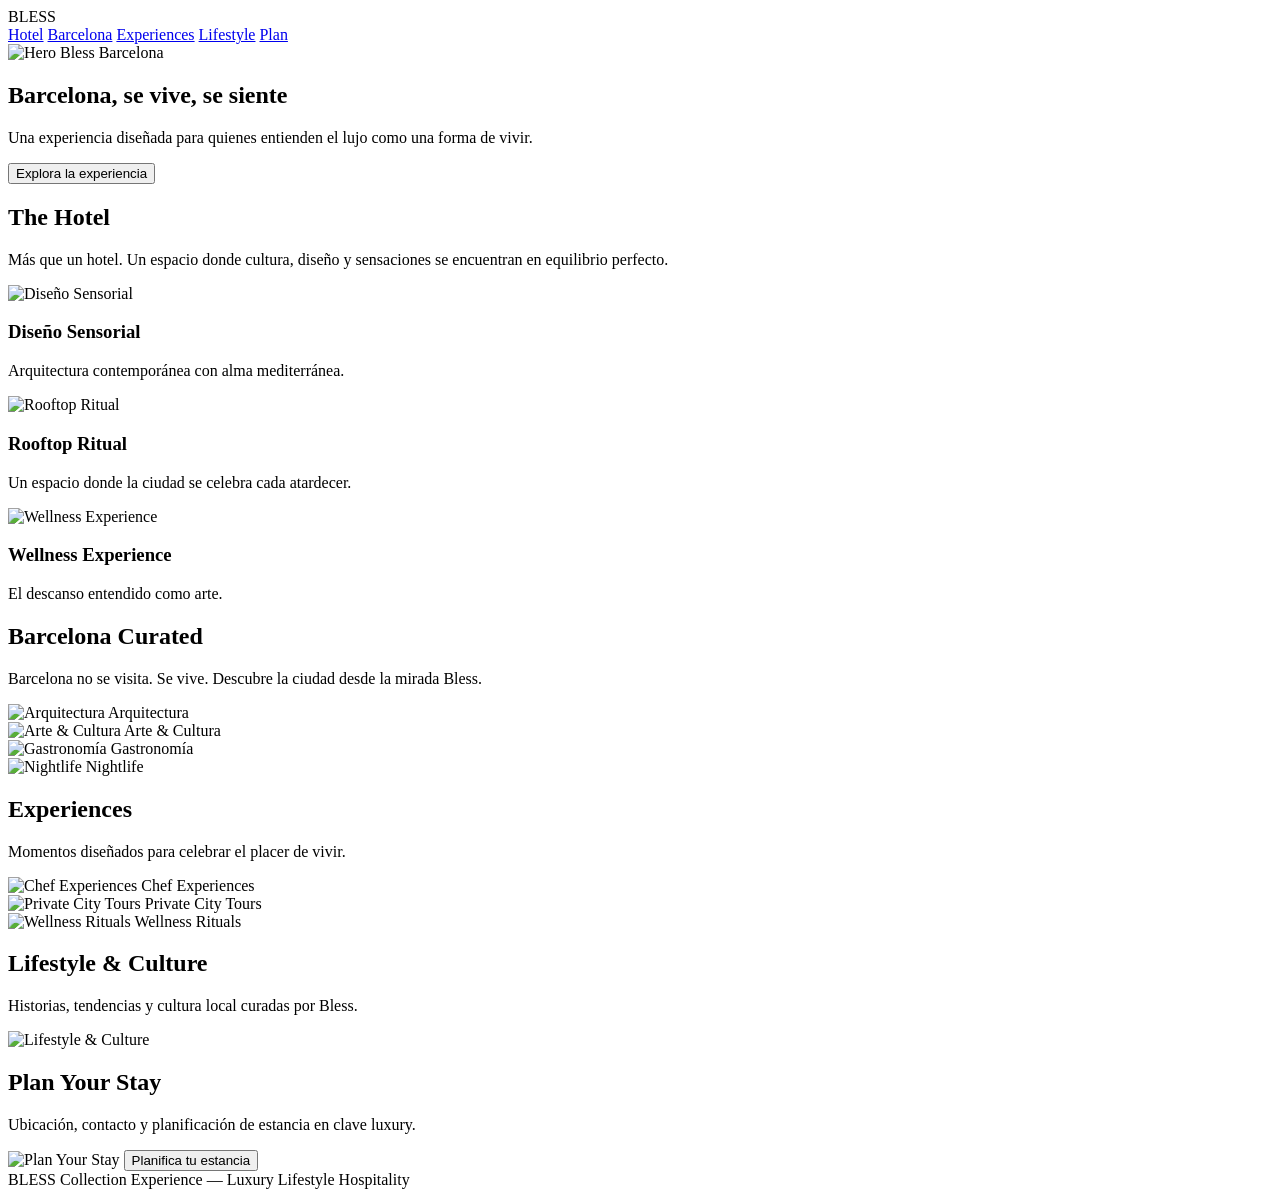
==== mi-web/index.html @ 6c17345e "Add files via upload" ====
<!DOCTYPE html>
<html lang="es">
<head>
<meta charset="UTF-8">
<meta name="viewport" content="width=device-width, initial-scale=1.0">
<title>BLESS Barcelona Experience</title>

<!-- Google Fonts -->
<link href="https://fonts.googleapis.com/css2?family=Playfair+Display:wght@400;600&family=Inter:wght@300;400;500&display=swap" rel="stylesheet">

<!-- Estilos -->
<link rel="stylesheet" href="styles.css">

</head>
<body>

<!-- NAV -->
<nav>
  <div class="logo">BLESS</div>
  <div class="menu">
    <a href="#hotel">Hotel</a>
    <a href="#barcelona">Barcelona</a>
    <a href="#experiences">Experiences</a>
    <a href="#lifestyle">Lifestyle</a>
    <a href="#practical">Plan</a>
  </div>
</nav>

<!-- HERO -->
<section class="hero">
  <!-- Hero Background Placeholder -->
  <img src="foto1.jpg" width="1000" alt="Hero Bless Barcelona" class="hero-img">
  <div class="hero-content">
    <h1>Barcelona, se vive, se siente</h1>
    <p>Una experiencia diseñada para quienes entienden el lujo como una forma de vivir.</p>
    <button class="btn">Explora la experiencia</button>
  </div>
</section>

<!-- HOTEL -->
<section id="hotel" class="section">
  <h2>The Hotel</h2>
  <p>Más que un hotel. Un espacio donde cultura, diseño y sensaciones se encuentran en equilibrio perfecto.</p>

  <div class="grid">
    <div class="card">
      <img src="foto2.jpg" width="600" alt="Diseño Sensorial" class="card-img">
      <h3>Diseño Sensorial</h3>
      <p>Arquitectura contemporánea con alma mediterránea.</p>
    </div>
    <div class="card">
      <img src="foto3.jpg" width="300" alt="Rooftop Ritual" class="card-img">
      <h3>Rooftop Ritual</h3>
      <p>Un espacio donde la ciudad se celebra cada atardecer.</p>
    </div>
    <div class="card">
      <img src="foto4.jpg" alt="Wellness Experience" class="card-img">
      <h3>Wellness Experience</h3>
      <p>El descanso entendido como arte.</p>
    </div>
  </div>
</section>

<!-- BARCELONA -->
<section id="barcelona" class="section">
  <h2>Barcelona Curated</h2>
  <p>Barcelona no se visita. Se vive. Descubre la ciudad desde la mirada Bless.</p>

  <div class="grid">
    <div class="card">
      <img src="foto5.jpg" alt="Arquitectura" class="card-img">
      Arquitectura
    </div>
    <div class="card">
      <img src="foto6.jpg" alt="Arte & Cultura" class="card-img">
      Arte & Cultura
    </div>
    <div class="card">
      <img src="foto7.jpg" alt="Gastronomía" class="card-img">
      Gastronomía
    </div>
    <div class="card">
      <img src="foto8.jpg" alt="Nightlife" class="card-img">
      Nightlife
    </div>
  </div>
</section>

<!-- EXPERIENCES -->
<section id="experiences" class="section">
  <h2>Experiences</h2>
  <p>Momentos diseñados para celebrar el placer de vivir.</p>

  <div class="grid">
    <div class="card">
      <img src="foto9.jpg" alt="Chef Experiences" class="card-img">
      Chef Experiences
    </div>
    <div class="card">
      <img src="foto10.jpg" alt="Private City Tours" class="card-img">
      Private City Tours
    </div>
    <div class="card">
      <img src="foto11.jpg" alt="Wellness Rituals" class="card-img">
      Wellness Rituals
    </div>
  </div>
</section>

<!-- LIFESTYLE -->
<section id="lifestyle" class="section">
  <h2>Lifestyle & Culture</h2>
  <p>Historias, tendencias y cultura local curadas por Bless.</p>
  <img src="foto12.jpg" alt="Lifestyle & Culture" class="section-img">
</section>

<!-- PRACTICAL -->
<section id="practical" class="section">
  <h2>Plan Your Stay</h2>
  <p>Ubicación, contacto y planificación de estancia en clave luxury.</p>
  <img src="foto13.jpg" alt="Plan Your Stay" class="section-img">
  <button class="btn">Planifica tu estancia</button>
</section>

<!-- FOOTER -->
<footer>
  BLESS Collection Experience — Luxury Lifestyle Hospitality
</footer>

<!-- Script -->
<script src="script.js"></script>
</body>
</html>
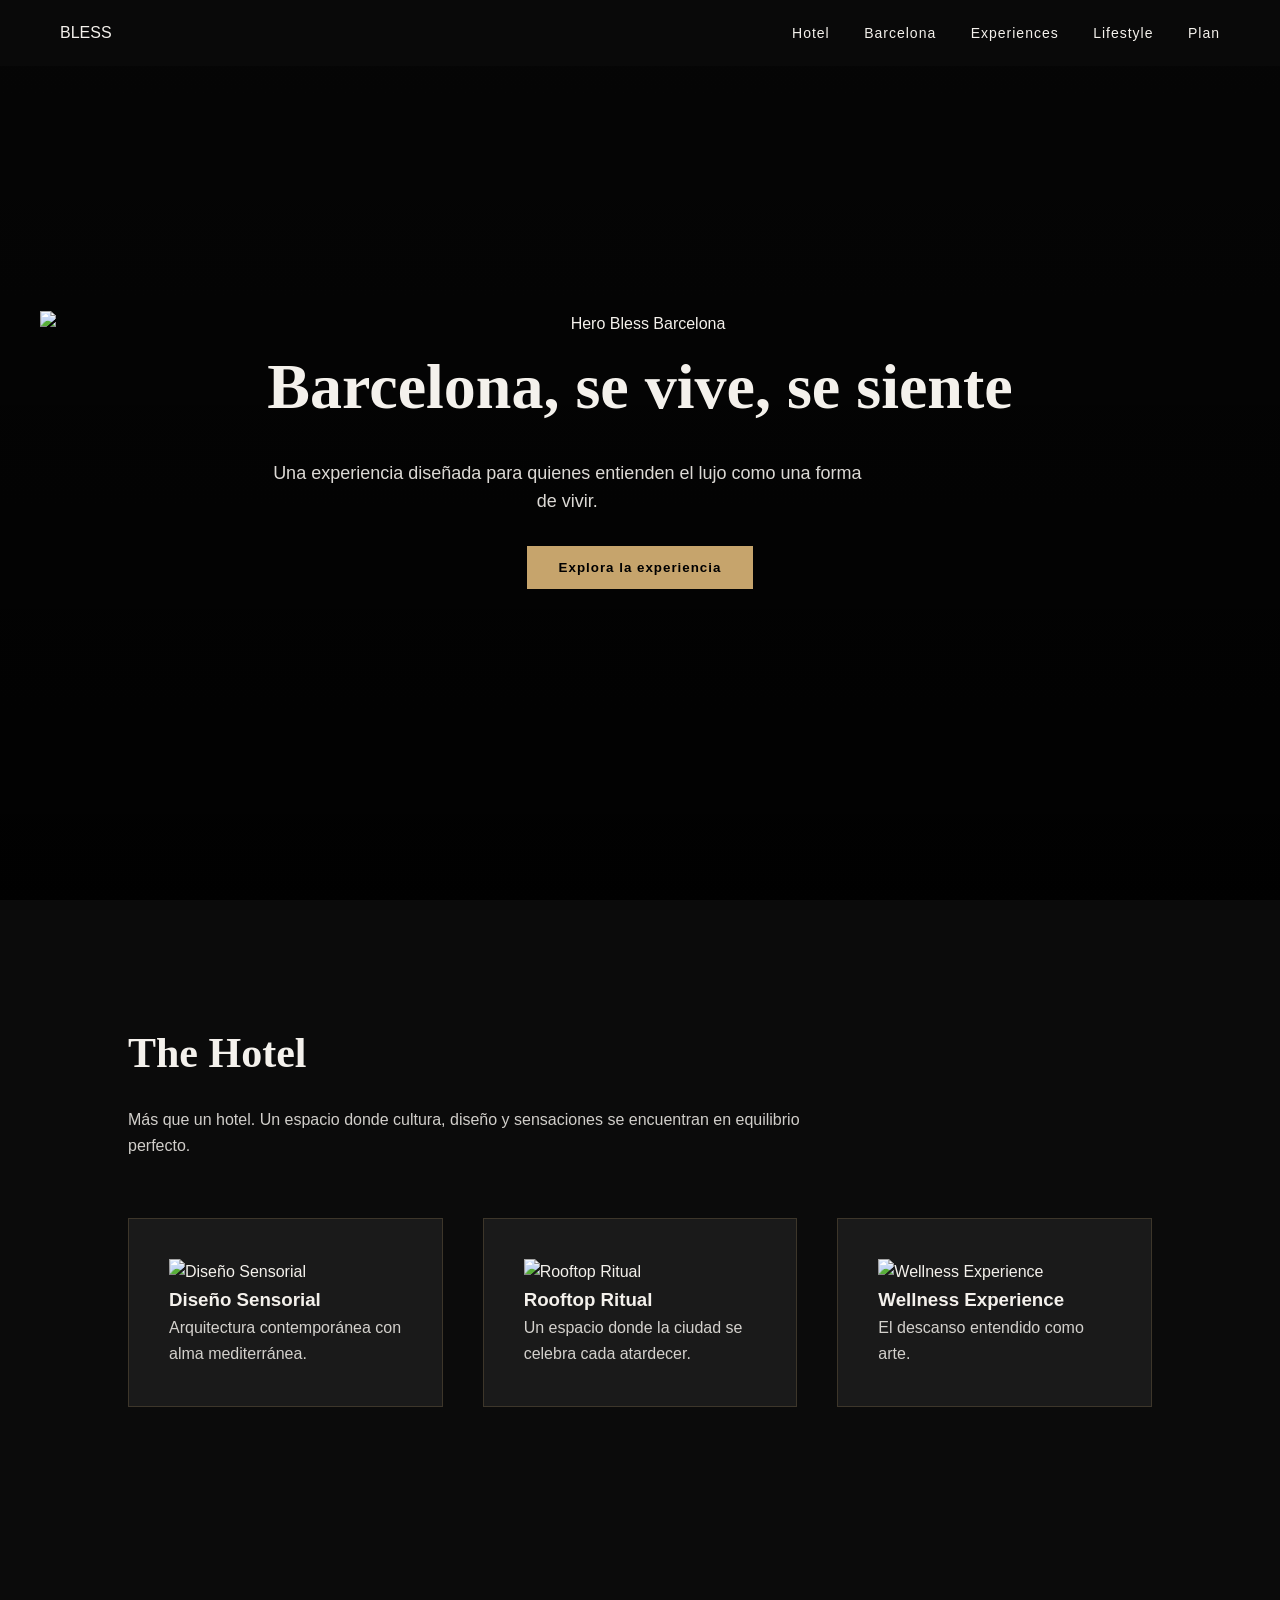
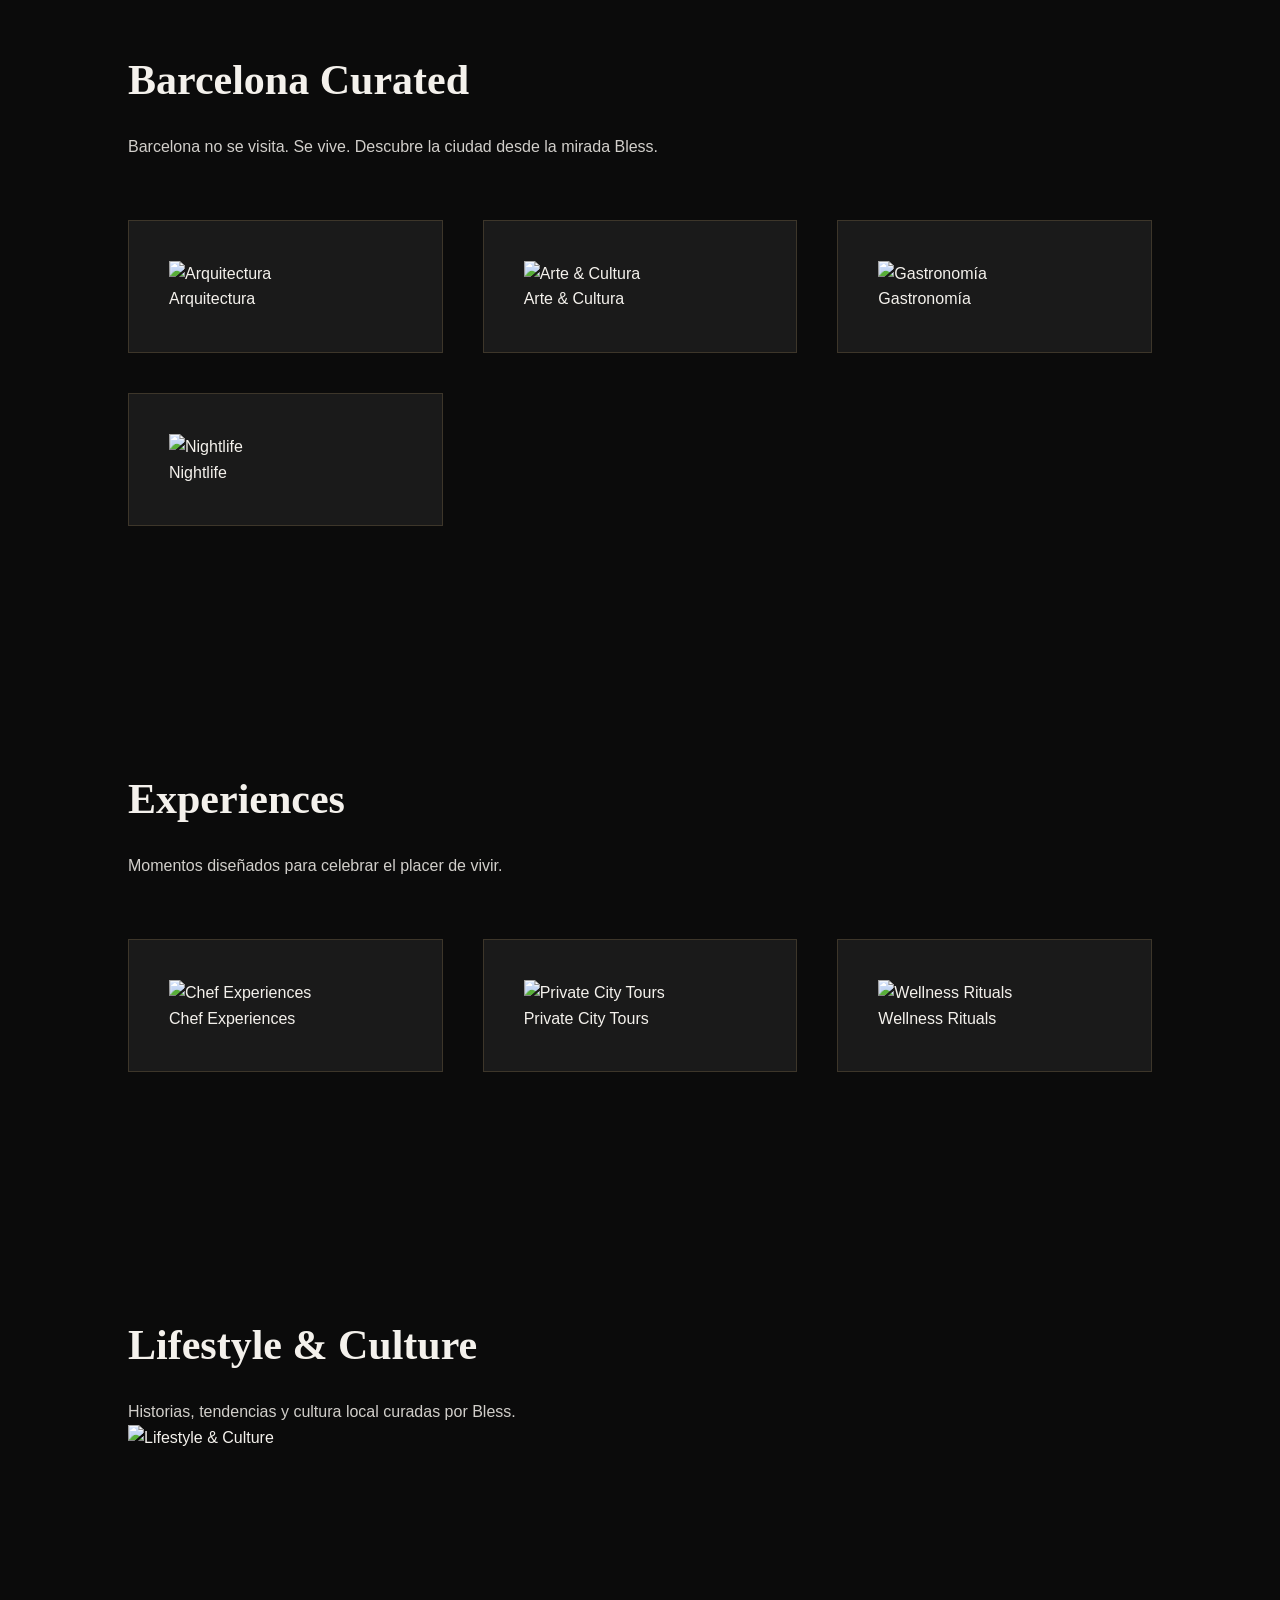
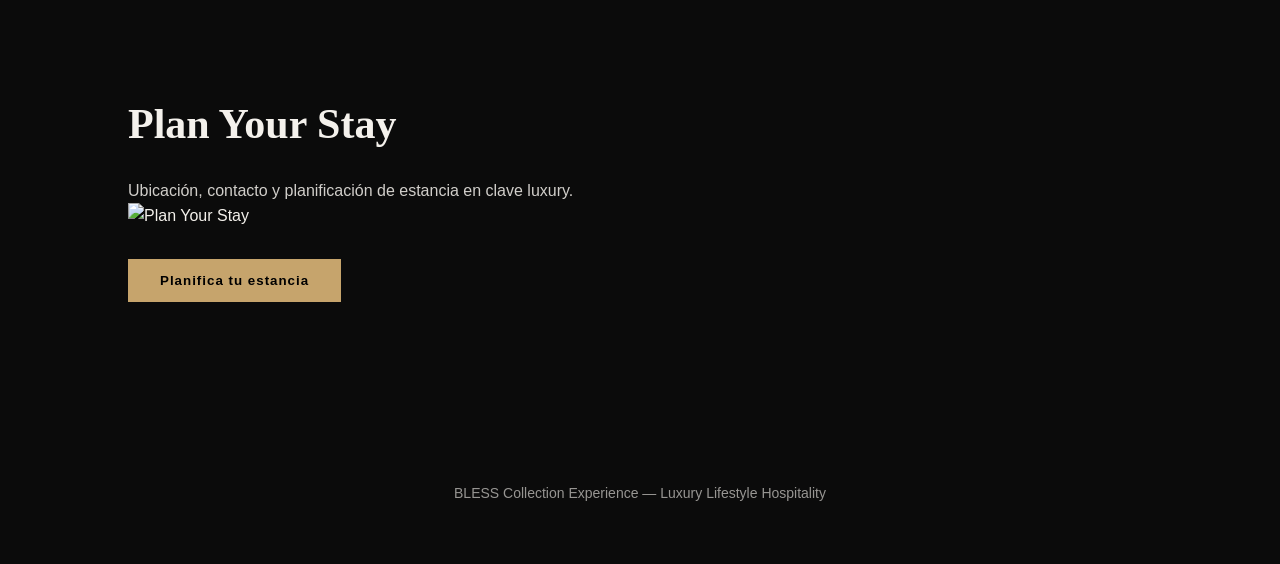
==== commit 47ba2b83: "Update index.html" ====
--- a/mi-web/index.html
+++ b/mi-web/index.html
@@ -134,3 +134,4 @@
 
 
 
+
--- a/mi-web/styles.css
+++ b/mi-web/styles.css
@@ -0,0 +1,134 @@
+/* ===== RESET ===== */
+*{
+  margin:0;
+  padding:0;
+  box-sizing:border-box;
+}
+
+body{
+  background:#0B0B0B;
+  color:#F4F1EC;
+  font-family:'Inter', sans-serif;
+  line-height:1.6;
+}
+
+/* ===== NAV ===== */
+nav{
+  position:fixed;
+  width:100%;
+  background:rgba(11,11,11,0.9);
+  backdrop-filter:blur(10px);
+  padding:20px 60px;
+  display:flex;
+  justify-content:space-between;
+  align-items:center;
+  z-index:1000;
+}
+
+nav a{
+  color:#F4F1EC;
+  text-decoration:none;
+  margin-left:30px;
+  font-size:14px;
+  letter-spacing:1px;
+  transition: color 0.3s;
+}
+
+nav a:hover{
+  color:#C6A46C;
+}
+
+/* ===== HERO ===== */
+.hero{
+  height:100vh;
+  display:flex;
+  flex-direction:column;
+  justify-content:center;
+  align-items:center;
+  text-align:center;
+  padding:40px;
+  background:linear-gradient(rgba(0,0,0,.5), rgba(0,0,0,.9)),
+    url("https://images.unsplash.com/photo-1505765050516-f72dcac9c60d") center/cover no-repeat;
+}
+
+.hero h1{
+  font-family:'Playfair Display', serif;
+  font-size:64px;
+  margin-bottom:20px;
+}
+
+.hero p{
+  max-width:600px;
+  font-size:18px;
+  opacity:0.9;
+}
+
+/* ===== BUTTON ===== */
+.btn{
+  margin-top:30px;
+  padding:14px 32px;
+  background:#C6A46C;
+  border:none;
+  color:black;
+  letter-spacing:1px;
+  cursor:pointer;
+  transition:.3s;
+  font-weight:600;
+  font-family:'Inter', sans-serif;
+}
+
+.btn:hover{
+  background:#E3D6B8;
+}
+
+/* ===== SECTIONS ===== */
+.section{
+  padding:120px 10%;
+}
+
+.section h2{
+  font-family:'Playfair Display', serif;
+  font-size:42px;
+  margin-bottom:20px;
+}
+
+.section p{
+  max-width:700px;
+  opacity:0.85;
+}
+
+/* ===== CARDS ===== */
+.grid{
+  display:grid;
+  grid-template-columns:repeat(auto-fit,minmax(280px,1fr));
+  gap:40px;
+  margin-top:60px;
+}
+
+.card{
+  background:#1A1A1A;
+  padding:40px;
+  border:1px solid rgba(198,164,108,0.2);
+  transition:.4s;
+  cursor:pointer;
+}
+
+.card:hover{
+  transform:translateY(-6px);
+  border-color:#C6A46C;
+}
+
+/* ===== FOOTER ===== */
+footer{
+  text-align:center;
+  padding:60px;
+  font-size:14px;
+  opacity:.6;
+}
+
+img {
+  width: 100%;
+  height: auto;
+  object-fit: cover;
+  display: block;
+}
